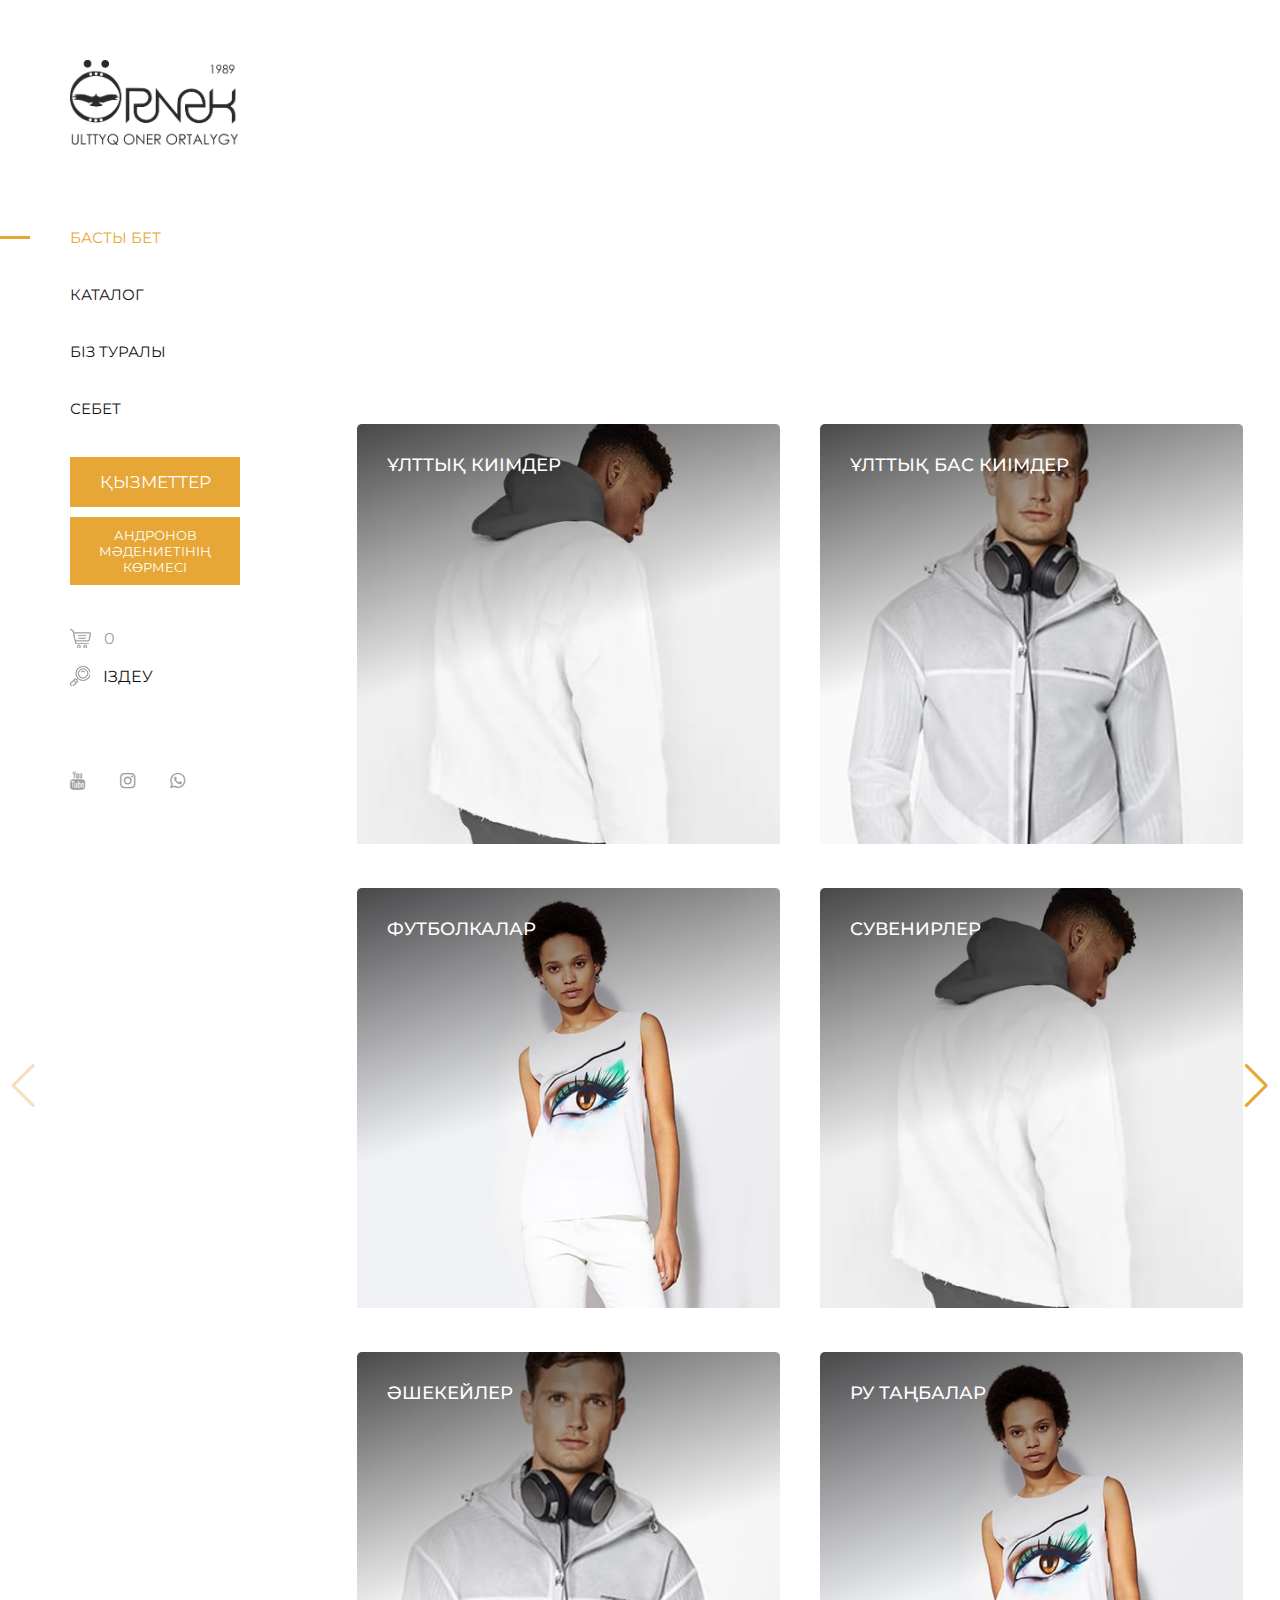
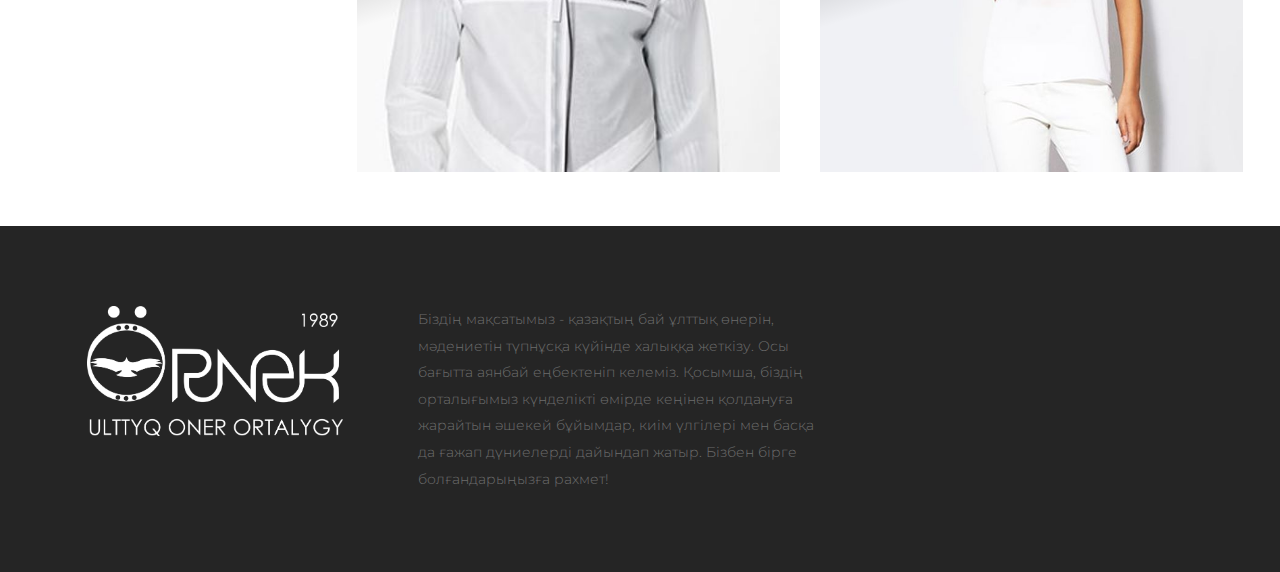
==== index.html @ 3381cf42 "first commit" ====
<!DOCTYPE html>
<html lang="en">
<head>
	<meta charset="UTF-8">
	<meta name="viewport" content="width=device-width, initial-scale=1.0">
	<link rel="stylesheet" type="text/css" href="css/style.css">
	<link rel="stylesheet" type="text/css" href="css/products.css">
	<link rel="stylesheet" type="text/css" href="css/prod-details.css">
	<link rel="stylesheet" type="text/css" href="css/cart.css">
	<link rel="stylesheet" type="text/css" href="css/checkout.css">
	<link rel="stylesheet" type="text/css" href="css/service.css">
	<link rel="stylesheet" type="text/css" href="css/about.css">
	<link rel="stylesheet" type="text/css" href="css/exhibition.css">
	<link rel="stylesheet" href="https://cdnjs.cloudflare.com/ajax/libs/font-awesome/4.7.0/css/font-awesome.min.css">
	<link rel="stylesheet" href="https://unpkg.com/swiper/swiper-bundle.min.css" />
	<link rel="preconnect" href="https://fonts.googleapis.com">
	<link rel="preconnect" href="https://fonts.gstatic.com" crossorigin>
	<link href="https://fonts.googleapis.com/css2?family=Montserrat:wght@300;500;600;700;900&display=swap" rel="stylesheet">
	<title>Ornek</title>
</head>
<body>
	<div class="search__form">
		<div class="close-form"><a href="#"><i class="fa fa-times" aria-hidden="true"></i></a></div>
		<div class="form__body">
			<form action="#">
				<i class="fa fa-search-plus" aria-hidden="true"></i>
				<input type="search">
			</form>
		</div>
	</div>
	<section class="main">
		<div class="main__body">
			<div class="left-menu">
				<div class="left-menu__logo">
					<a href="index.html"><img src="img/core-img/logo.png" alt=""></a>
				</div>
				<div class="left-menu__menu">
					<a href="index.html" class="activeMenu hideMenu">Басты бет</a>
					<a href="products.html" class="hideMenu">Каталог</a>
					<a href="about.html" class="hideMenu">Біз туралы</a>
					<a href="cart.html" class="hideMenu">Себет</a>
				</div>
				<div class="left-menu__buttons">
					<div class="left-menu__buttons1">
						<a href="service.html" class="hideMenu">Қызметтер</a>
						<a href="exhibition.html" class="hideMenu">Андронов <br> мәдениетінің <br> көрмесі</a>
					</div>
					<div class="left-menu__buttons2">
						<a href="cart.html" class="hideMenu"><img src="img/core-img/cart.png" alt=""><span class="cart-items_length">0</span></a>
						<a href="#" class="searchFormBtn"><img src="img/core-img/search.png" alt=""><span>ІЗДЕУ</span></a>
					</div>
					<div class="left-menu__buttons3">
						<a href="#"><i class="fa fa-youtube hideMenu" aria-hidden="true"></i></a>
						<a href="#"><i class="fa fa-instagram hideMenu" aria-hidden="true"></i></i></a>
						<a href="#"><i class="fa fa-whatsapp hideMenu" aria-hidden="true"></i></i></a>
					</div>
					<!-- <div class="left-menu__buttons4">
						<p>need to add translator</p>
					</div> -->
				</div>
			</div>
			<div class="mobile__header">
				<div class="mobile__header-logo"><a href="index.html"><img src="img/core-img/logo.png" height="50px" alt=""></a></div>
				<div class="mobile__header-burger"><span></span></div>
			</div>
			<div class="right-main">
				<div class="main-slider swiper-container">
					<div class="main-slider__wrapper swiper-wrapper">
						<div class="main-slider__slide swiper-slide"><video src="video/slider1.mp4" autoplay muted></video></div>
						<div class="main-slider__slide swiper-slide"><img src="img/core-img/slider2.jpg" alt=""></div>
					</div>
					<div class="swiper-button-next"></div>
					<div class="swiper-button-prev"></div>
				</div>
				<div class="container">
					<div class="main-categories">
						<div class="categories__item">
							<span><a href="products.html"></a></span>
							<img src="img/category-img/item1.jpg" alt="">
							<p>Ұлттық киімдер</p>
						</div>
						<div class="categories__item">
							<span><a href="products.html"></a></span>
							<img src="img/category-img/item2.jpg" alt="">
							<p>Ұлттық бас киімдер</p>
						</div>
						<div class="categories__item">
							<span><a href="products.html"></a></span>
							<img src="img/category-img/item3.jpeg" alt="">
							<p>Футболкалар</p>
						</div>
						<div class="categories__item">
							<span><a href="products.html"></a></span>
							<img src="img/category-img/item1.jpg" alt="">
							<p>Сувенирлер</p>
						</div>
						<div class="categories__item">
							<span><a href="products.html"></a></span>
							<img src="img/category-img/item2.jpg" alt="">
							<p>Әшекейлер</p>
						</div>
						<div class="categories__item">
							<span><a href="products.html"></a></span>
							<img src="img/category-img/item3.jpeg" alt="">
							<p>Ру таңбалар</p>
						</div>
					</div>
				</div>
			</div>
		</div>
	</section>

	<div class="topBtn">
		<p><i class="fa fa-arrow-up" aria-hidden="true"></i></p>
	</div>
	<footer class="footer">
		<div class="container">
			<div class="footer__body">
				<div class="footer__logo">
					<a href="index.html"><img src="img/core-img/logo2.png" alt=""></a>
				</div>
				<div class="footer__text">
					<p>Біздің мақсатымыз - қазақтың бай ұлттық өнерін, мәдениетін түпнұсқа күйінде халыққа жеткізу. Осы бағытта аянбай еңбектеніп келеміз. Қосымша, біздің орталығымыз күнделікті өмірде кеңінен қолдануға жарайтын әшекей бұйымдар, киім үлгілері мен басқа да ғажап дүниелерді дайындап жатыр. Бізбен бірге болғандарыңызға рахмет!</p>
				</div>
				<div class="footer__map">
					<iframe src="https://www.google.com/maps/embed?pb=!1m18!1m12!1m3!1d94369.08707605136!2d69.51976551172439!3d42.34179908729381!2m3!1f0!2f0!3f0!3m2!1i1024!2i768!4f13.1!3m3!1m2!1s0x38a8f256546681bb%3A0xa167b582e75b369b!2z0KjRi9C80LrQtdC90YI!5e0!3m2!1sru!2skz!4v1616134171945!5m2!1sru!2skz" style="border:0;" allowfullscreen="" loading="lazy"></iframe>
				</div>
			</div>
		</div>
	</footer>
	<script src="https://unpkg.com/swiper/swiper-bundle.min.js"></script>
	<script src="js/main.js"></script>
</body>
</html>
---- css/style.css ----
* {
  margin: 0;
  padding: 0;
  -webkit-box-sizing: border-box;
          box-sizing: border-box;
  font-family: Montserrat;
}

html, body {
  scroll-behavior: smooth;
}

body {
  position: relative;
}

input[type=search]::-webkit-search-decoration,
input[type=search]::-webkit-search-cancel-button,
input[type=search]::-webkit-search-results-button,
input[type=search]::-webkit-search-results-decoration {
  -webkit-appearance: none;
}

.container-slider {
  max-width: 1000px;
  width: 100%;
  margin: 0 auto;
  padding: 0 40px;
}

.container {
  max-width: 1400px;
  width: 100%;
  margin: 0 auto;
  padding: 0 10px;
}

.topBtn {
  -webkit-transform: scale(0);
          transform: scale(0);
  display: block;
  cursor: pointer;
  position: fixed;
  right: 50px;
  -webkit-transition: 0.5s;
  transition: 0.5s;
  bottom: 50px;
  background: #fbb710;
}
.topBtn:hover {
  background: #131212;
}
.topBtn p {
  -webkit-transition: 0.5s;
  transition: 0.5s;
  display: inline-block;
  text-decoration: none;
  font-size: 20px;
  padding: 15px;
  color: #FFF;
}

.topBtn.show {
  -webkit-transform: scale(1);
          transform: scale(1);
}

.search__form {
  /*position: absolute;*/
  /*top: 0;*/
  display: none;
  -webkit-transition: 0.5s;
  transition: 0.5s;
  background: #f5f7fa;
  padding: 80px 20px;
  width: 100%;
}

.close-form {
  position: relative;
}
.close-form a {
  display: inline-block;
  padding: 10px 14px;
  background: #fbb710;
  color: #FFF;
  position: absolute;
  top: -80px;
  right: -20px;
  font-size: 14px;
  font-weight: 300;
}

.form__body {
  text-align: center;
}
.form__body form {
  position: relative;
}
.form__body input {
  -webkit-box-shadow: 0 0 5px rgba(0, 0, 0, 0.08);
          box-shadow: 0 0 5px rgba(0, 0, 0, 0.08);
  width: 80%;
  padding: 20px 15px 20px 50px;
  outline: none;
  font-size: 18px;
  margin: 0 auto;
  border: 0px;
  color: #6b6b6b;
}

.fa-search-plus {
  position: absolute;
  padding: 20px;
  color: #AAA;
  font-size: 20px !important;
  -webkit-transform: rotate(100deg);
          transform: rotate(100deg);
}

.display-block {
  display: block;
}

.main__body {
  display: -webkit-box;
  display: -ms-flexbox;
  display: flex;
}

/*LEFT NAV MENU START*/
.left-menu {
  width: 25%;
  padding: 60px 70px;
}

.left-menu__logo a img {
  height: 85px;
}

.left-menu__menu {
  display: -webkit-box;
  display: -ms-flexbox;
  display: flex;
  -webkit-box-orient: vertical;
  -webkit-box-direction: normal;
      -ms-flex-direction: column;
          flex-direction: column;
  margin: 60px 0 0 0;
}
.left-menu__menu a {
  position: relative;
  font-weight: 400;
  font-size: 15px;
  color: #131212;
  margin: 15px 0;
  padding: 4px 0;
  text-decoration: none;
  text-transform: uppercase;
}
.left-menu__menu a:hover {
  color: #E6A737;
}
.left-menu__menu a:hover:after {
  -webkit-transition: 0.5s;
  transition: 0.5s;
  left: -100px;
}
.left-menu__menu a:after {
  -webkit-transition: 0.5s;
  transition: 0.5s;
  left: -170px;
  top: 12px;
  position: absolute;
  content: " ";
  width: 60px;
  height: 3px;
  background: #E6A737;
}

.activeMenu {
  color: #E6A737 !important;
  position: relative;
}
.activeMenu:before {
  left: -100px;
  top: 12px;
  position: absolute;
  content: " ";
  width: 60px;
  height: 3px;
  background: #E6A737;
}

.left-menu__buttons {
  margin-top: 15px;
}

.activeBtn {
  background: #000 !important;
}

.left-menu__buttons1 {
  margin: 10px 0;
  display: -webkit-box;
  display: -ms-flexbox;
  display: flex;
  -webkit-box-orient: vertical;
  -webkit-box-direction: normal;
      -ms-flex-direction: column;
          flex-direction: column;
  text-align: center;
}
.left-menu__buttons1 a {
  width: 170px;
  display: inline-block;
  margin: 5px 0;
  text-decoration: none;
  color: #FFF;
  background: #E6A737;
  padding: 15px 10px;
  text-transform: uppercase;
  font-size: 17px;
  -webkit-transition: 0.4s;
  transition: 0.4s;
}
.left-menu__buttons1 a:hover {
  background: #000;
}
.left-menu__buttons1 a:nth-child(2) {
  padding: 10px 10px;
  font-size: 13px;
}

.left-menu__buttons2 {
  display: -webkit-box;
  display: -ms-flexbox;
  display: flex;
  -webkit-box-orient: vertical;
  -webkit-box-direction: normal;
      -ms-flex-direction: column;
          flex-direction: column;
  margin: 30px 0;
}
.left-menu__buttons2 a {
  display: -webkit-box;
  display: -ms-flexbox;
  display: flex;
  -webkit-box-align: center;
      -ms-flex-align: center;
          align-items: center;
  padding: 4px 0;
  margin: 5px 0;
  text-decoration: none;
}
.left-menu__buttons2 a span {
  -webkit-transition: 0.4s;
  transition: 0.4s;
  padding-left: 13px;
  color: #131212;
}
.left-menu__buttons2 a span:hover {
  color: #E6A737;
}

.cart-items_length {
  color: #9e9e9e !important;
}

.left-menu__buttons3 {
  margin-top: 70px;
  display: -webkit-box;
  display: -ms-flexbox;
  display: flex;
  -ms-flex-wrap: nowrap;
      flex-wrap: nowrap;
}
.left-menu__buttons3 a {
  color: #9e9e9e;
  font-size: 18px;
  margin-right: 30px;
  padding: 5px 5px 5px 0;
  -webkit-transition: 0.4s;
  transition: 0.4s;
}
.left-menu__buttons3 a:hover {
  color: #E6A737;
}

/*LEFT NAV MENU END*/
/*RIGHT MAIN START*/
.right-main {
  width: 75%;
}

.main-slider {
  margin-top: 20px;
}

.main-slider__slide {
  text-align: center;
}
.main-slider__slide video, .main-slider__slide img {
  height: 380px;
  width: 90%;
  -o-object-fit: cover;
     object-fit: cover;
}

.swiper-button-next, .swiper-button-prev {
  color: #E6A737 !important;
}

.main-categories {
  display: -webkit-box;
  display: -ms-flexbox;
  display: flex;
  -webkit-box-pack: center;
      -ms-flex-pack: center;
          justify-content: center;
  -ms-flex-wrap: wrap;
      flex-wrap: wrap;
  width: 100%;
  margin: 0 auto;
}

.categories__item {
  margin: 20px;
  position: relative;
  width: 45%;
}
.categories__item img {
  -o-object-fit: cover;
     object-fit: cover;
  height: 420px;
  width: 100%;
}
.categories__item p {
  z-index: 400;
  position: absolute;
  top: 30px;
  left: 30px;
  text-transform: uppercase;
  text-decoration: none;
  color: #FFF;
  font-weight: 500;
  line-height: 1.3;
  font-size: 18px;
}
.categories__item span {
  border-radius: 5px;
  position: absolute;
  height: 100%;
  width: 100%;
  left: 0;
  background: linear-gradient(163deg, black 0%, rgba(166, 166, 166, 0) 50%, rgba(252, 176, 69, 0) 50%);
  opacity: 70%;
}
.categories__item span a {
  height: 100%;
  width: 100%;
  display: inline-block;
}

/*RIGHT MAIN END*/
/*FOOTER START*/
.footer {
  margin-top: 30px;
  padding: 80px 0;
  background: #252525;
}

.footer__body {
  padding: 0 40px;
  display: -webkit-box;
  display: -ms-flexbox;
  display: flex;
  -ms-flex-pack: distribute;
      justify-content: space-around;
}

.footer__logo {
  padding: 0 20px;
}
.footer__logo img {
  height: 130px;
}

.footer__text {
  padding: 0 20px;
}
.footer__text p {
  color: #6d6d6d;
  max-width: 400px;
  font-size: 14px;
  font-weight: 300;
  line-height: 1.9;
}

.footer__map {
  padding: 0 20px;
}

/*FOOTER END*/
/*MAIN PAGE MEDIA QUERIES*/
@media (max-width: 1095px) {
  .categories__item {
    width: 40%;
  }

  .main-slider__slide video, .main-slider__slide img {
    width: 85%;
  }
}
@media (max-width: 926px) {
  .left-menu {
    padding: 60px 50px;
  }

  .activeMenu:before {
    left: -80px;
  }

  .left-menu__menu a:hover:after {
    left: -80px;
  }
}
/*!!*/
.mobile__header {
  position: absolute;
  padding: 10px 80px;
  top: -200px;
  width: 100%;
  display: -webkit-box;
  display: -ms-flexbox;
  display: flex;
  -webkit-box-pack: justify;
      -ms-flex-pack: justify;
          justify-content: space-between;
  -webkit-box-align: center;
      -ms-flex-align: center;
          align-items: center;
  -webkit-box-shadow: 0 4px 15px 0 rgba(0, 0, 0, 0.15);
          box-shadow: 0 4px 15px 0 rgba(0, 0, 0, 0.15);
}

@-webkit-keyframes showElement {
  0% {
    opacity: 0;
    top: -70px;
  }
  100% {
    opacity: 1;
    top: 0;
  }
}

@keyframes showElement {
  0% {
    opacity: 0;
    top: -70px;
  }
  100% {
    opacity: 1;
    top: 0;
  }
}
.mobile__header-burger {
  position: relative;
  cursor: pointer;
}
.mobile__header-burger:before {
  content: " ";
  height: 5px;
  width: 40px;
  border-radius: 5px;
  background: #E6A737;
  top: 20px;
  display: inline-block;
  position: absolute;
}
.mobile__header-burger:after {
  content: " ";
  height: 5px;
  left: 0;
  width: 40px;
  border-radius: 5px;
  background: #E6A737;
  display: inline-block;
  position: absolute;
}
.mobile__header-burger span {
  width: 40px;
  border-radius: 5px;
  height: 5px;
  background: #E6A737;
  display: inline-block;
}

.showLeftMenu {
  left: 0 !important;
  z-index: 900;
  overflow: auto;
  height: 100vh;
  background: #FFF;
}

.noScroll {
  overflow: hidden;
}

/*!!*/
@media (max-width: 892px) {
  body.overflowhidden {
    overflow: hidden;
  }

  .search__form.height100vh {
    height: 100vh;
  }

  .showLeftMenu {
    top: 0;
  }

  .left-menu__buttons3 {
    margin-bottom: 50px;
  }

  .header_fixed {
    position: fixed;
    top: 0;
    display: -webkit-box;
    display: -ms-flexbox;
    display: flex;
    -webkit-box-pack: justify;
        -ms-flex-pack: justify;
            justify-content: space-between;
    min-width: 100%;
    margin: 0 auto;
    left: 0;
    padding: 10px 80px;
    -webkit-animation: showElement;
            animation: showElement;
    -webkit-animation-duration: 2s;
            animation-duration: 2s;
    background-color: #FFF;
    z-index: 900;
  }

  .mobile__header {
    top: 0;
  }

  .right-main {
    margin: 30px auto;
    padding-top: 60px;
    width: 100%;
  }

  .left-menu {
    -webkit-transition: 0.8s;
    transition: 0.8s;
    position: absolute;
    left: -400px;
    padding: 30px 20px;
  }

  .left-menu__logo a img {
    height: 80px;
  }

  .left-menu__buttons3 {
    -webkit-box-pack: center;
        -ms-flex-pack: center;
            justify-content: center;
  }
}
@media (max-width: 807px) {
  .left-menu {
    width: 35%;
    padding: 30px 50px;
  }
}
@media (max-width: 750px) {
  .left-menu {
    padding: 30px 40px;
  }
}
@media (max-width: 656px) {
  .left-menu {
    width: 45%;
    padding: 30px 50px;
  }

  .mobile__header {
    padding: 10px 40px;
  }
}
@media (max-width: 591px) {
  .left-menu {
    padding: 30px 40px;
  }
}
@media (max-width: 537px) {
  .left-menu {
    width: 55%;
    padding: 30px 60px;
  }
}
@media (max-width: 470px) {
  .left-menu {
    padding: 30px 40px;
  }
}
@media (max-width: 419px) {
  .left-menu {
    width: 65%;
    padding: 30px 50px;
  }
}
@media (max-width: 385px) {
  .left-menu {
    width: 75%;
    padding: 30px 60px;
  }

  .mobile__header {
    padding: 10px 20px;
  }
}
@media (max-width: 334px) {
  .left-menu {
    padding: 30px 40px;
  }
}
@media (max-width: 806px) {
  .categories__item img {
    height: 320px;
  }
}
@media (max-width: 652px) {
  .categories__item {
    width: 40%;
  }

  .main-slider__slide video, .main-slider__slide img {
    height: 280px;
  }
}
@media (max-width: 555px) {
  .categories__item {
    width: 55%;
  }

  .main-slider__slide video, .main-slider__slide img {
    height: 240px;
    width: 75%;
  }

  .categories__item img {
    height: 330px;
  }
}
@media (max-width: 451px) {
  .main-slider__slide video, .main-slider__slide img {
    height: 150px;
    width: 75%;
  }

  .categories__item {
    margin: 7px;
    width: 80%;
  }
  .categories__item img {
    height: 330px;
  }
}
@media (max-width: 1008px) {
  .footer__body {
    -webkit-box-orient: vertical;
    -webkit-box-direction: normal;
        -ms-flex-direction: column;
            flex-direction: column;
  }
  .footer__body div {
    margin: 10px 0;
  }
}
@media (max-width: 512px) {
  .footer {
    padding: 60px 0;
  }

  .footer__body {
    padding: 0;
  }
}
@media (max-width: 356px) {
  .footer__map iframe {
    width: 100%;
  }
}
/*MAIN PAGE MEDIA QUERIES*/
---- css/products.css ----
.products__body {
  display: -webkit-box;
  display: -ms-flexbox;
  display: flex;
  margin-left: 20px;
}

.categories-title {
  color: #242424;
  margin-bottom: 30px;
  font-size: 20px;
  font-weight: bold;
}

.products-filter {
  background: #f5f7fa;
  -webkit-box-flex: 0;
      -ms-flex: 0 0 230px;
          flex: 0 0 230px;
  display: -webkit-box;
  display: -ms-flexbox;
  display: flex;
  margin: 0 20px 0 0;
  -webkit-box-orient: vertical;
  -webkit-box-direction: normal;
      -ms-flex-direction: column;
          flex-direction: column;
  padding: 100px 20px;
}
.products-filter h3 {
  color: #242424;
  margin-bottom: 30px;
  font-weight: 600;
  font-size: 16px;
  letter-spacing: -0.4px;
}

.filter-categories .active {
  color: #fbb710;
}
.filter-categories a {
  -webkit-transition: 0.5s;
  transition: 0.5s;
  color: #959595;
  font-weight: 600;
  display: -webkit-box;
  display: -ms-flexbox;
  display: flex;
  padding: 5px 0;
  margin: 20px 0 20px 20px;
  text-decoration: none;
}
.filter-categories a:focus, .filter-categories a:hover {
  color: #fbb710;
}

.filter-price {
  margin-top: 30px;
}

.products-main {
  -ms-flex-preferred-size: 70%;
      flex-basis: 70%;
}

.products-sort {
  display: -webkit-box;
  display: -ms-flexbox;
  display: flex;
  -webkit-box-pack: end;
      -ms-flex-pack: end;
          justify-content: flex-end;
  margin: 20px 0;
}

.products-pagination {
  display: -webkit-box;
  display: -ms-flexbox;
  display: flex;
  -webkit-box-pack: end;
      -ms-flex-pack: end;
          justify-content: flex-end;
  margin: 20px;
}
.products-pagination .active {
  background-color: #fbb710;
  color: #FFF;
}
.products-pagination a {
  -webkit-transition: 0.3s;
  transition: 0.3s;
  padding: 12px;
  text-decoration: none;
  color: #000;
}
.products-pagination a:hover, .products-pagination a:focus {
  background-color: #fbb710;
  color: #FFF;
}

.products-items {
  display: -webkit-box;
  display: -ms-flexbox;
  display: flex;
  -ms-flex-wrap: wrap;
      flex-wrap: wrap;
  width: 100%;
}

.products-item {
  margin: 20px 10px 40px;
  display: -webkit-box;
  display: -ms-flexbox;
  display: flex;
  -webkit-box-pack: center;
      -ms-flex-pack: center;
          justify-content: center;
  -webkit-box-orient: vertical;
  -webkit-box-direction: normal;
      -ms-flex-direction: column;
          flex-direction: column;
  width: 45%;
}
.products-item img {
  text-align: center;
  width: 100%;
  height: 400px;
  -o-object-fit: cover;
     object-fit: cover;
  -webkit-user-select: none;
     -moz-user-select: none;
      -ms-user-select: none;
          user-select: none;
}
.products-item hr {
  border: 0px;
  margin: 20px 0 5px;
  width: 85px;
  height: 5px;
  background: #fbb710;
  outline: none;
}
.products-item h4 {
  color: #fbb710;
  font-size: 24px;
  font-weight: 600;
  margin: 5px 0;
}

.products-buttons {
  margin: 5px 0;
  display: -webkit-box;
  display: -ms-flexbox;
  display: flex;
  -webkit-box-pack: justify;
      -ms-flex-pack: justify;
          justify-content: space-between;
  -webkit-box-align: center;
      -ms-flex-align: center;
          align-items: center;
}
.products-buttons a {
  display: -webkit-box;
  display: -ms-flexbox;
  display: flex;
  -webkit-box-align: center;
      -ms-flex-align: center;
          align-items: center;
  text-decoration: none;
}
.products-buttons a:first-child {
  color: #242424;
  font-weight: 600;
}
.products-buttons a:first-child:hover {
  text-decoration: underline;
}
.products-buttons a:last-child {
  color: #959595;
  font-size: 22px;
}
.products-buttons a p {
  display: none;
  font-size: 13px;
  color: #FFF;
  background: #000;
  padding: 5px;
  margin-right: 4px;
  -webkit-transition: 0.4s;
  transition: 0.4s;
}

.custom-select-wrapper {
  background-color: #f5f7fa;
  position: relative;
  -webkit-user-select: none;
     -moz-user-select: none;
      -ms-user-select: none;
          user-select: none;
  width: 185px;
}

.custom-select {
  position: relative;
  display: -webkit-box;
  display: -ms-flexbox;
  display: flex;
  -webkit-box-align: start;
      -ms-flex-align: start;
          align-items: flex-start;
  -webkit-box-pack: start;
      -ms-flex-pack: start;
          justify-content: flex-start;
  -webkit-box-orient: vertical;
  -webkit-box-direction: normal;
      -ms-flex-direction: column;
          flex-direction: column;
  padding: 16px 15px;
  cursor: pointer;
}

.custom-select__trigger {
  color: #727272;
  position: relative;
  display: -webkit-box;
  display: -ms-flexbox;
  display: flex;
  -webkit-box-align: center;
      -ms-flex-align: center;
          align-items: center;
  -webkit-box-pack: justify;
      -ms-flex-pack: justify;
          justify-content: space-between;
}

.custom-select__trigger span {
  color: #000;
  padding-left: 7px;
  padding-right: 7px;
}

.custom-options {
  -webkit-box-shadow: 0 0 0 1px rgba(68, 68, 68, 0.11);
          box-shadow: 0 0 0 1px rgba(68, 68, 68, 0.11);
  position: absolute;
  display: block;
  top: 55px;
  right: 0px;
  background: #f6f6f6;
  -webkit-transition: all 0.5s;
  transition: all 0.5s;
  width: 100px;
  opacity: 0;
  visibility: hidden;
  pointer-events: none;
  z-index: 2;
}

.custom-select.open .custom-options {
  opacity: 1;
  visibility: visible;
  pointer-events: all;
}

.custom-option {
  color: #000;
  position: relative;
  display: -webkit-box;
  display: -ms-flexbox;
  display: flex;
  -webkit-box-align: center;
      -ms-flex-align: center;
          align-items: center;
  height: 20px;
  cursor: pointer;
  -webkit-transition: all 0.5s;
  transition: all 0.5s;
  padding: 10px 16px;
  margin: 15px 0;
}
.custom-option:hover {
  color: #fbb710;
}

.custom-option.selected {
  color: #fbb710;
  font-weight: bold;
  border-radius: 4px;
}

.arrow {
  position: relative;
  height: 15px;
  width: 15px;
}

.arrow::after {
  content: "";
  background: url(../img/product-img/bottomarrowgrey.svg);
  background-size: contain;
  background-repeat: no-repeat;
  position: absolute;
  height: 100%;
  width: 10px;
  right: -10px;
  top: 6px;
  -webkit-transition: all 0.4s;
  transition: all 0.4s;
}

.open .arrow::after {
  background: url(../img/product-img/bottomarrowgrey.svg);
  background-size: contain;
  background-repeat: no-repeat;
  position: absolute;
  height: 100%;
  width: 10px;
  right: -10px;
  -webkit-transform: rotateX(180deg);
          transform: rotateX(180deg);
  top: -5px;
}

@media (max-width: 1013px) {
  .products-item {
    width: 100%;
  }

  .products-item img {
    height: 450px;
  }
}
@media (max-width: 892px) {
  .products-item {
    width: 45%;
  }

  .products-item img {
    height: 350px;
  }
}
@media (max-width: 759px) {
  .products__body {
    -webkit-box-orient: vertical;
    -webkit-box-direction: normal;
        -ms-flex-direction: column;
            flex-direction: column;
  }

  .products-filter {
    padding: 40px;
    -webkit-box-flex: 0;
        -ms-flex: 0 0 150px;
            flex: 0 0 150px;
  }

  .filter-categories a {
    margin: 5px 15px 25px 20px;
  }

  .products-filter h3 {
    font-size: 22px;
    margin-bottom: 10px;
    margin-bottom: 10px;
    font-size: 22px;
  }

  .products-sort {
    margin: 20px 30px;
  }
}
@media (max-width: 532px) {
  .products__body {
    margin: 0;
  }

  .products-items {
    -webkit-box-pack: center;
        -ms-flex-pack: center;
            justify-content: center;
  }

  .products-item {
    width: 70%;
  }
  .products-item img {
    height: 500px;
  }

  .products-filter {
    margin: 0 20px;
  }
}
@media (max-width: 489px) {
  .products-item {
    width: 80%;
  }
  .products-item img {
    height: 400px;
  }
}
@media (max-width: 425px) {
  .products-item {
    margin: 20px 10px;
    width: 70%;
  }
  .products-item img {
    height: 300px;
  }
}
---- css/prod-details.css ----
@charset "UTF-8";
input::-webkit-outer-spin-button,
input::-webkit-inner-spin-button {
  -webkit-appearance: none;
  margin: 0;
}

input[type=number] {
  -moz-appearance: textfield;
}

.details__body {
  display: -webkit-box;
  display: -ms-flexbox;
  display: flex;
  -webkit-box-pack: justify;
      -ms-flex-pack: justify;
          justify-content: space-between;
  margin-top: 140px;
}

.details__photo {
  -webkit-box-flex: 0;
      -ms-flex: 0 0 450px;
          flex: 0 0 450px;
}
.details__photo img {
  width: 100%;
  height: 550px;
  -o-object-fit: cover;
     object-fit: cover;
}

.details__info {
  padding: 0 5px 10px 25px;
}
.details__info hr {
  border: 0px;
  margin: 0px 0 5px;
  width: 85px;
  height: 3px;
  background: #fbb710;
  outline: none;
}
.details__info h2, .details__info h3 {
  color: #fbb710;
  font-size: 23px;
  font-weight: 600;
  margin: 7px 0;
}
.details__info h2 {
  color: #242424;
  font-size: 27px;
}
.details__info p {
  padding: 30px 0 20px;
  line-height: 2.1;
  font-weight: 400;
  font-size: 14px;
  width: 85%;
  color: #6b6b6b;
}
.details__info a {
  -webkit-transition: 0.5s;
  transition: 0.5s;
  margin: 10px 0;
  text-decoration: none;
  background: #fbb710;
  text-align: center;
  padding: 22px 80px;
  display: inline-block;
  color: #FFF;
  font-size: 16px;
}
.details__info a:hover {
  background: #131212;
}

.quantity {
  width: 143px;
  position: relative;
  background: #f5f7fa;
  display: -webkit-box;
  display: -ms-flexbox;
  display: flex;
  margin-top: 20px;
  margin-bottom: 30px;
  color: #6d6d6d;
  -webkit-box-align: center;
      -ms-flex-align: center;
          align-items: center;
}
.quantity label {
  padding-left: 20px;
}

.qty-text {
  padding: 10px 19px 10px 20px;
  width: 70px;
  background: #f5f7fa;
  outline: none;
  color: #6d6d6d;
  border: 0px;
  font-size: 15px;
}

.fa-caret-up:before {
  content: "";
  position: absolute;
  top: 4px;
  left: 110px;
  color: #6d6d6d;
  cursor: pointer;
  font-size: 18px;
}

.fa-caret-down:before {
  content: "";
  position: absolute;
  bottom: 4px;
  left: 110px;
  cursor: pointer;
  color: #6d6d6d;
  font-size: 18px;
}

@media (max-width: 1008px) {
  .right-main {
    margin-left: 20px;
  }

  .details__photo {
    -webkit-box-flex: 0;
        -ms-flex: 0 0 330px;
            flex: 0 0 330px;
  }
  .details__photo img {
    height: 490px;
  }
}
@media (max-width: 892px) {
  .right-main {
    margin-left: 0px;
  }

  .details__body {
    margin-top: 20px;
  }

  .details__info {
    width: 100%;
  }

  .details__photo {
    -webkit-box-flex: 0;
        -ms-flex: 0 0 350px;
            flex: 0 0 350px;
  }
}
@media (max-width: 705px) {
  .details__body {
    -webkit-box-orient: vertical;
    -webkit-box-direction: normal;
        -ms-flex-direction: column;
            flex-direction: column;
  }

  .details__photo {
    text-align: center;
  }
  .details__photo img {
    width: 70%;
  }

  .details__info {
    padding-top: 20px;
  }
  .details__info hr {
    width: 125px;
  }
  .details__info p {
    width: 100%;
    padding: 10px 0 20px;
  }
}
@media (max-width: 619px) {
  .details__photo img {
    width: 90%;
  }
}
@media (max-width: 427px) {
  .details__photo img {
    height: 430px;
  }
}
---- css/cart.css ----
.cart-title {
  margin-top: 140px;
  font-weight: 600;
  font-size: 30px;
  letter-spacing: -0.8px;
}

.cart__body {
  margin-top: 30px;
  display: -webkit-box;
  display: -ms-flexbox;
  display: flex;
  -webkit-box-pack: start;
      -ms-flex-pack: start;
          justify-content: flex-start;
}

.cart__table {
  -webkit-box-flex: 0;
      -ms-flex: 0 0 65%;
          flex: 0 0 65%;
}

.table-top {
  background: #F5F7FA;
  display: -webkit-box;
  display: -ms-flexbox;
  display: flex;
  -webkit-box-align: center;
      -ms-flex-align: center;
          align-items: center;
  padding: 10px 2px;
  -webkit-box-pack: center;
      -ms-flex-pack: center;
          justify-content: center;
}
.table-top p {
  font-size: 13px;
  padding: 0 60px;
  font-weight: 400;
}
.table-top p:nth-child(1) {
  margin: 0 10px 0px 140px;
}
.table-top p:nth-child(2) {
  padding: 0 0px 0px 35px;
  -webkit-box-flex: 1;
      -ms-flex-positive: 1;
          flex-grow: 1;
}

.table-item {
  display: -webkit-box;
  display: -ms-flexbox;
  display: flex;
  -webkit-box-align: center;
      -ms-flex-align: center;
          align-items: center;
  -webkit-box-pack: start;
      -ms-flex-pack: start;
          justify-content: flex-start;
  margin: 10px 0;
}
.table-item a {
  display: inline-block;
  max-width: 140px;
}
.table-item img {
  width: 90%;
  height: 120px;
  -o-object-fit: cover;
     object-fit: cover;
  margin: 0 10px;
}
.table-item h3 {
  margin: 0 40px 0 30px;
  font-size: 14px;
  color: #252525;
  font-weight: 600;
  max-width: 110px;
}
.table-item p {
  font-weight: 300;
  margin: 0 5px 0 30px;
  font-weight: 600;
  -webkit-box-flex: 1;
      -ms-flex-positive: 1;
          flex-grow: 1;
}

.cart__sum {
  -webkit-box-flex: 0;
      -ms-flex: 0 0 28%;
          flex: 0 0 28%;
  margin: 0 20px;
  background: #f5f7fa;
  padding: 30px 20px;
  max-height: 360px;
  display: -webkit-box;
  display: -ms-flexbox;
  display: flex;
  -webkit-box-orient: vertical;
  -webkit-box-direction: normal;
      -ms-flex-direction: column;
          flex-direction: column;
}
.cart__sum h3 {
  padding: 0 0 20px 0;
  font-weight: 600;
  font-size: 18px;
}
.cart__sum a {
  -webkit-transition: 0.5s;
  transition: 0.5s;
  display: inline-block;
  margin-top: 70px;
  display: -webkit-box;
  display: -ms-flexbox;
  display: flex;
  -webkit-box-pack: center;
      -ms-flex-pack: center;
          justify-content: center;
  -webkit-box-align: center;
      -ms-flex-align: center;
          align-items: center;
  padding: 17px;
  text-decoration: none;
  color: #FFF;
  background: #fbb710;
  font-size: 18px;
  font-weight: 500;
}
.cart__sum a:hover {
  background: #131212;
  color: #FFF;
}

.cart__sum-info {
  display: -webkit-box;
  display: -ms-flexbox;
  display: flex;
  -webkit-box-pack: justify;
      -ms-flex-pack: justify;
          justify-content: space-between;
  -webkit-box-align: center;
      -ms-flex-align: center;
          align-items: center;
}
.cart__sum-info p {
  font-size: 14px;
  color: #6b6b6b;
  font-weight: 500;
  padding: 5px 0 20px 0;
}

@media (max-width: 1106px) {
  .cart__body {
    -webkit-box-orient: vertical;
    -webkit-box-direction: normal;
        -ms-flex-direction: column;
            flex-direction: column;
  }

  .cart__sum {
    margin: 0;
  }

  .cart-title {
    margin-top: 60px;
  }
}
@media (max-width: 892px) {
  .cart-title {
    margin-top: 20px;
  }

  .cart__sum a {
    width: 90%;
    margin: 70px auto 0;
  }
}
@media (max-width: 588px) {
  .table-top {
    display: none;
  }

  .table-item h3 {
    margin: 0 10px 0 20px;
  }
}
@media (max-width: 528px) {
  .table-item h3 {
    margin: 0 0px 0 10px;
  }
  .table-item p {
    margin: 0 6px 0 20px;
  }
}
@media (max-width: 474px) {
  .table-items {
    display: -webkit-box;
    display: -ms-flexbox;
    display: flex;
    -webkit-box-pack: justify;
        -ms-flex-pack: justify;
            justify-content: space-between;
    -ms-flex-wrap: wrap;
        flex-wrap: wrap;
  }

  .table-item {
    margin: 0 10px;
    text-align: center;
    -webkit-box-orient: vertical;
    -webkit-box-direction: normal;
        -ms-flex-direction: column;
            flex-direction: column;
  }
  .table-item p {
    margin: 0px 6px -7px 20px;
  }
}
@media (max-width: 346px) {
  .table-items {
    -webkit-box-pack: center;
        -ms-flex-pack: center;
            justify-content: center;
  }
}
---- css/checkout.css ----
.checkout-title {
  margin-top: 100px;
  font-weight: 600;
  font-size: 30px;
  letter-spacing: -0.8px;
}

.checkout__body {
  margin-top: 30px;
  display: -webkit-box;
  display: -ms-flexbox;
  display: flex;
  -webkit-box-pack: start;
      -ms-flex-pack: start;
          justify-content: flex-start;
}

.checkout__form {
  margin: 0 10px 0 0;
  -webkit-box-flex: 0;
      -ms-flex: 0 0 65%;
          flex: 0 0 65%;
}
.checkout__form input {
  -webkit-transition: 0.3s;
  transition: 0.3s;
  outline: none;
  padding: 20px;
  margin: 10px 10px 0px 0;
  border: 0px;
  background: #f5f7fa;
  color: #6b6b6b;
  font-weight: 600;
  font-size: 14px;
  width: 100%;
}
.checkout__form input:focus {
  -webkit-box-shadow: 0 0 0 0.2rem rgba(0, 123, 255, 0.25);
          box-shadow: 0 0 0 0.2rem rgba(0, 123, 255, 0.25);
}

.form-1, .form-7 {
  display: -webkit-box;
  display: -ms-flexbox;
  display: flex;
}
.form-1 input:last-child, .form-7 input:last-child {
  margin: 10px 0 0 0;
}

.form-4 select, .form-4 option {
  font-weight: bold;
  margin-top: 20px;
  margin-bottom: 10px;
  width: 100%;
  font-size: 15px;
}

.form-8 textarea {
  resize: none;
  width: 100%;
  padding: 20px;
  background: #f5f7fa;
  color: #6b6b6b;
  font-weight: 600;
  font-size: 14px;
  margin-top: 10px;
  border: 0px;
  outline: none;
}

.form-9 {
  margin: 15px 0 80px;
}
.form-9 input {
  display: -webkit-box;
  display: -ms-flexbox;
  display: flex;
  -webkit-box-align: center;
      -ms-flex-align: center;
          align-items: center;
}

#acc, #add {
  width: auto;
  margin: 0;
}

.acc, .add {
  margin: 10px 0;
  display: -webkit-box;
  display: -ms-flexbox;
  display: flex;
  -webkit-box-align: center;
      -ms-flex-align: center;
          align-items: center;
}
.acc label, .add label {
  margin-left: 10px;
  color: #6b6b6b;
  font-size: 15px;
  font-weight: 500;
}

.cash, .pay {
  margin: 10px 0;
  display: -webkit-box;
  display: -ms-flexbox;
  display: flex;
  -webkit-box-align: center;
      -ms-flex-align: center;
          align-items: center;
}
.cash input, .pay input {
  margin-right: 10px;
}
.cash label, .pay label {
  font-size: 15px;
  font-weight: 500;
  color: #6b6b6b;
}
.cash img, .pay img {
  margin-left: 20px;
}

@media (max-width: 892px) {
  .checkout__body {
    -webkit-box-orient: vertical;
    -webkit-box-direction: normal;
        -ms-flex-direction: column;
            flex-direction: column;
    margin-top: 10px;
  }

  .cart__sum {
    margin: 0;
  }

  .checkout-title {
    margin: 20px 20px 0px 20px;
  }

  .cart__sum a {
    width: 90%;
    margin: 70px auto 0;
  }

  .checkout__form, .cart__sum {
    margin: 0 20px;
  }

  .form-9 {
    margin: 15px 0 40px;
  }
}
@media (max-width: 425px) {
  .checkout__form, .cart__sum {
    margin: 0 10px;
  }
}
---- css/service.css ----
.service__body {
  margin: 60px 0 0 40px;
}
.service__body h2 {
  color: #252525;
  font-weight: 600;
}
.service__body p {
  font-size: 18px;
}

@media (max-width: 892px) {
  .service__body {
    margin: 20px 0 100px 40px;
  }
}
@media (max-width: 425px) {
  .service__body {
    margin: 20px 0 100px 20px;
  }
}
---- css/about.css ----
.about__body {
  margin: 60px 0 0 40px;
}
.about__body h2 {
  color: #252525;
  font-weight: 400;
  font-size: 38px;
  padding: 10px 0;
  line-height: 52px;
}
.about__body p {
  color: #6d6d6d;
  font-weight: 400;
  line-height: 1.9;
  font-size: 17px;
}

@media (max-width: 892px) {
  .about__body {
    margin: 20px 40px 100px 40px;
  }
}
@media (max-width: 612px) {
  .about__body h2 {
    font-size: 30px;
    line-height: 1.3;
  }
}
@media (max-width: 537px) {
  .about__body {
    margin: 20px 20px 100px 20px;
  }
}
@media (max-width: 451px) {
  .about__body h2 {
    font-size: 25px;
  }
  .about__body p {
    line-height: 1.6;
    font-size: 16px;
  }
}
---- css/exhibition.css ----
.exhibition__body {
  margin: 60px 0 0 40px;
}
.exhibition__body h2 {
  color: #252525;
  font-weight: 400;
  font-size: 38px;
  padding: 10px 0;
  line-height: 52px;
}
.exhibition__body p {
  color: #6d6d6d;
  font-weight: 400;
  line-height: 1.9;
  font-size: 17px;
}

@media (max-width: 892px) {
  .exhibition__body {
    margin: 20px 40px 100px 40px;
  }
}
@media (max-width: 612px) {
  .exhibition__body h2 {
    font-size: 30px;
    line-height: 1.3;
  }
}
@media (max-width: 537px) {
  .exhibition__body {
    margin: 20px 20px 100px 20px;
  }
}
@media (max-width: 451px) {
  .exhibition__body h2 {
    font-size: 25px;
  }
  .exhibition__body p {
    line-height: 1.6;
    font-size: 16px;
  }
}
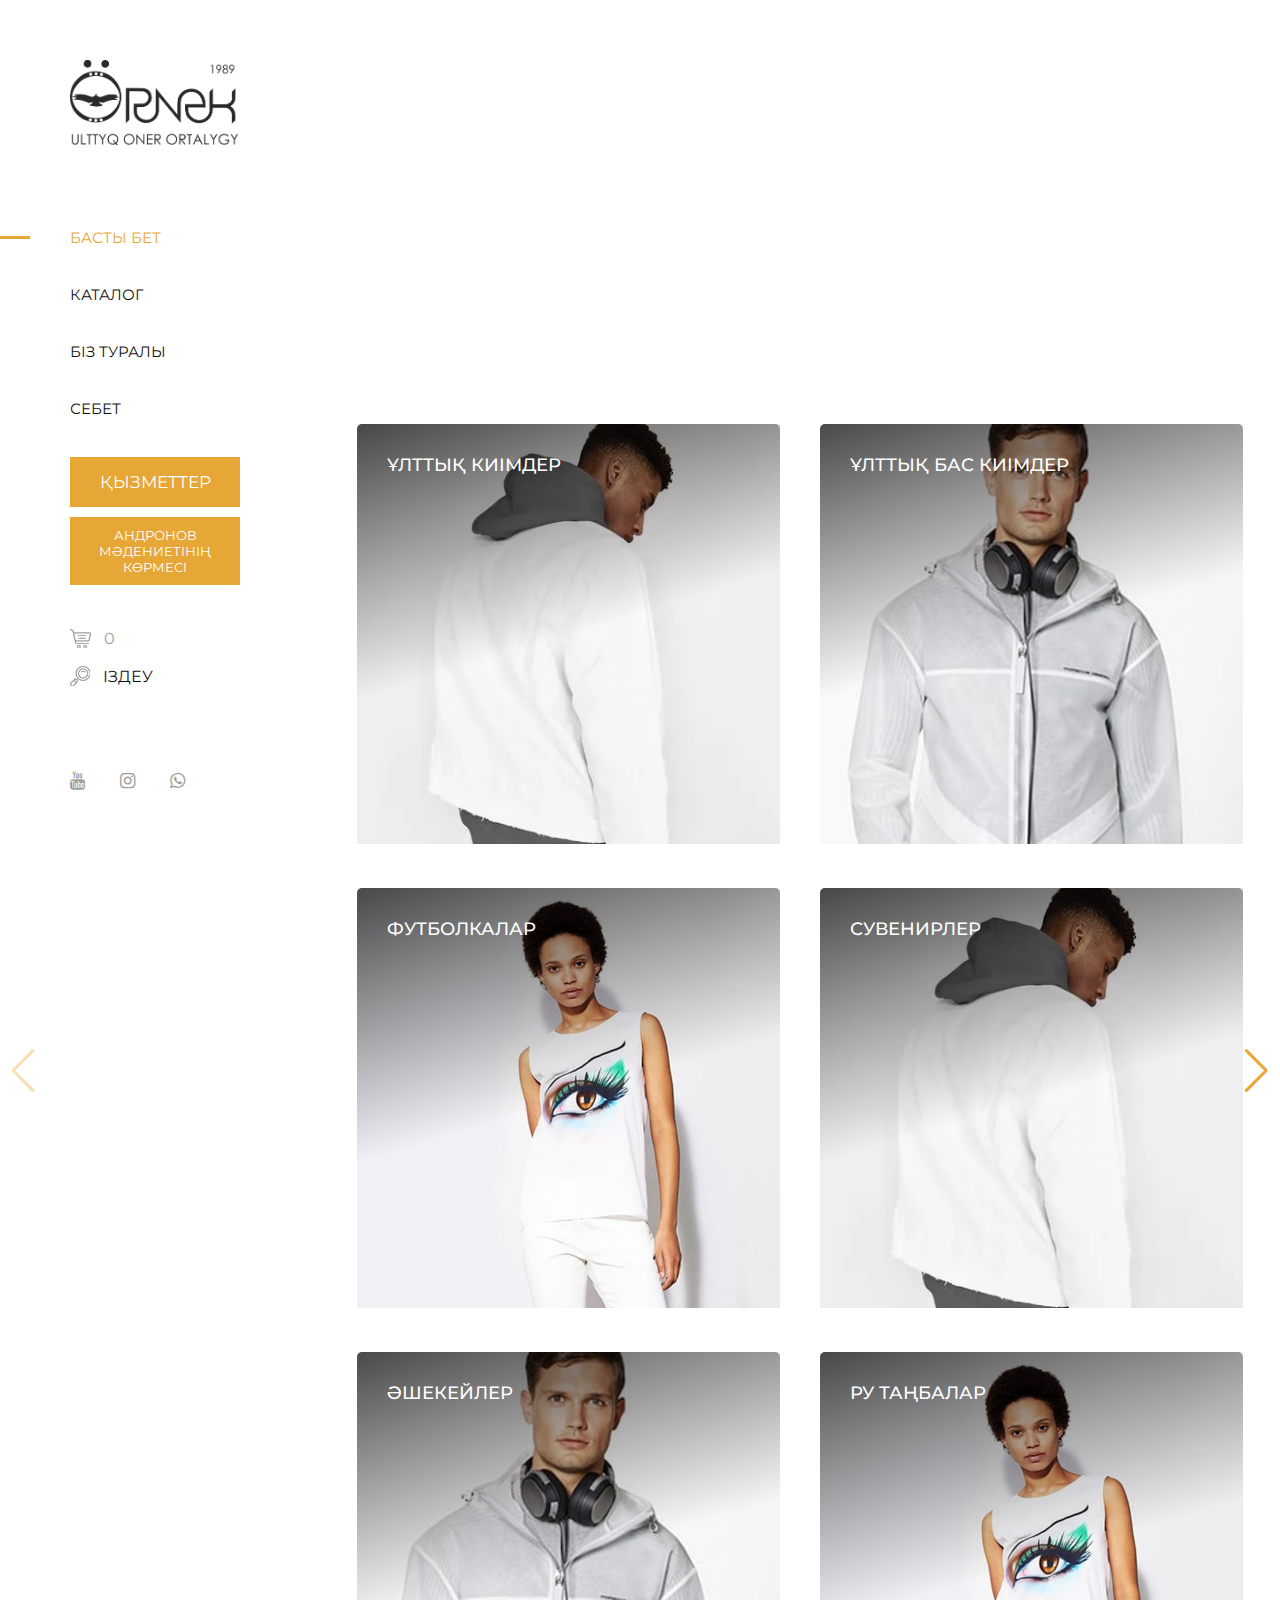
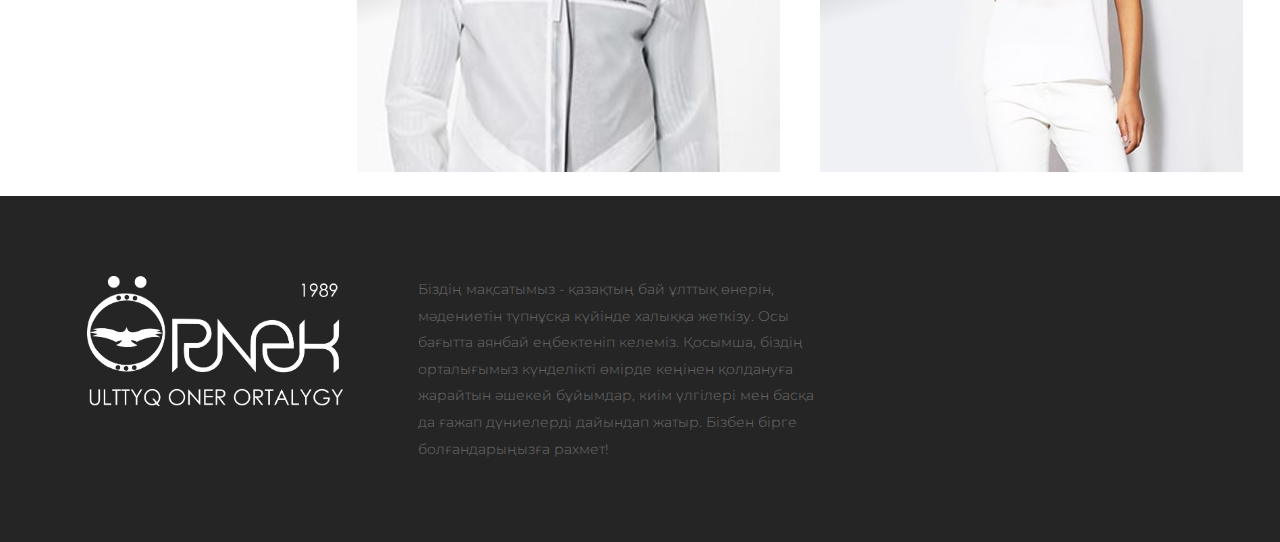
==== commit 53387020: "Last version" ====
--- a/index.html
+++ b/index.html
@@ -123,7 +123,7 @@
 					<p>Біздің мақсатымыз - қазақтың бай ұлттық өнерін, мәдениетін түпнұсқа күйінде халыққа жеткізу. Осы бағытта аянбай еңбектеніп келеміз. Қосымша, біздің орталығымыз күнделікті өмірде кеңінен қолдануға жарайтын әшекей бұйымдар, киім үлгілері мен басқа да ғажап дүниелерді дайындап жатыр. Бізбен бірге болғандарыңызға рахмет!</p>
 				</div>
 				<div class="footer__map">
-					<iframe src="https://www.google.com/maps/embed?pb=!1m18!1m12!1m3!1d94369.08707605136!2d69.51976551172439!3d42.34179908729381!2m3!1f0!2f0!3f0!3m2!1i1024!2i768!4f13.1!3m3!1m2!1s0x38a8f256546681bb%3A0xa167b582e75b369b!2z0KjRi9C80LrQtdC90YI!5e0!3m2!1sru!2skz!4v1616134171945!5m2!1sru!2skz" style="border:0;" allowfullscreen="" loading="lazy"></iframe>
+					<iframe src="https://www.google.com/maps/embed?pb=!1m18!1m12!1m3!1d2950.043195552399!2d69.60031474173255!3d42.3202774298126!2m3!1f0!2f0!3f0!3m2!1i1024!2i768!4f13.1!3m3!1m2!1s0x38a91e9e28d9dfd9%3A0x20e2fc8c24baa7e0!2z0YPQuy4g0JjQu9GP0LXQstCwIDQ1LCDQqNGL0LzQutC10L3Rgg!5e0!3m2!1sru!2skz!4v1626094326839!5m2!1sru!2skz"style="border:0;" allowfullscreen="" loading="lazy"></iframe>
 				</div>
 			</div>
 		</div>
@@ -131,6 +131,4 @@
 	<script src="https://unpkg.com/swiper/swiper-bundle.min.js"></script>
 	<script src="js/main.js"></script>
 </body>
-</html>
-
-
+</html>--- a/css/style.css
+++ b/css/style.css
@@ -365,7 +365,6 @@
 /*RIGHT MAIN END*/
 /*FOOTER START*/
 .footer {
-  margin-top: 30px;
   padding: 80px 0;
   background: #252525;
 }
--- a/css/products.css
+++ b/css/products.css
@@ -197,7 +197,7 @@
      -moz-user-select: none;
       -ms-user-select: none;
           user-select: none;
-  width: 185px;
+  width: 135px;
 }
 
 .custom-select {
@@ -245,11 +245,11 @@
   position: absolute;
   display: block;
   top: 55px;
-  right: 0px;
+  right: -6px;
   background: #f6f6f6;
   -webkit-transition: all 0.5s;
   transition: all 0.5s;
-  width: 100px;
+  width: 140px;
   opacity: 0;
   visibility: hidden;
   pointer-events: none;
@@ -321,6 +321,10 @@
   top: -5px;
 }
 
+.wrapper2 {
+  display: none;
+}
+
 @media (max-width: 1013px) {
   .products-item {
     width: 100%;
@@ -340,6 +344,24 @@
   }
 }
 @media (max-width: 759px) {
+  .wrapper2 {
+    display: inline-block;
+    width: 155px !important;
+  }
+
+  .options2 {
+    right: -5px;
+    width: 160px !important;
+  }
+  .options2 a {
+    text-decoration: none;
+    display: inline-block;
+    margin: 0px 0;
+  }
+  .options2 a:last-child {
+    margin-bottom: 30px;
+  }
+
   .products__body {
     -webkit-box-orient: vertical;
     -webkit-box-direction: normal;
@@ -348,10 +370,15 @@
   }
 
   .products-filter {
-    padding: 40px;
+    padding: 0px;
     -webkit-box-flex: 0;
-        -ms-flex: 0 0 150px;
-            flex: 0 0 150px;
+        -ms-flex: 0 0 50px;
+            flex: 0 0 50px;
+    background: #FFF;
+  }
+
+  .filter-categories {
+    display: none;
   }
 
   .filter-categories a {
@@ -366,6 +393,9 @@
   }
 
   .products-sort {
+    position: absolute;
+    right: 0;
+    top: 70px;
     margin: 20px 30px;
   }
 }
@@ -407,4 +437,25 @@
   .products-item img {
     height: 300px;
   }
+}
+@media (max-width: 363px) {
+  .arrow {
+    width: 5px;
+  }
+
+  .options2 {
+    right: -35px;
+  }
+
+  .wrapper2 {
+    width: 125px !important;
+  }
+
+  .custom-select {
+    padding: 16px 7px;
+  }
+
+  .custom-select-wrapper {
+    width: 110px;
+  }
 }